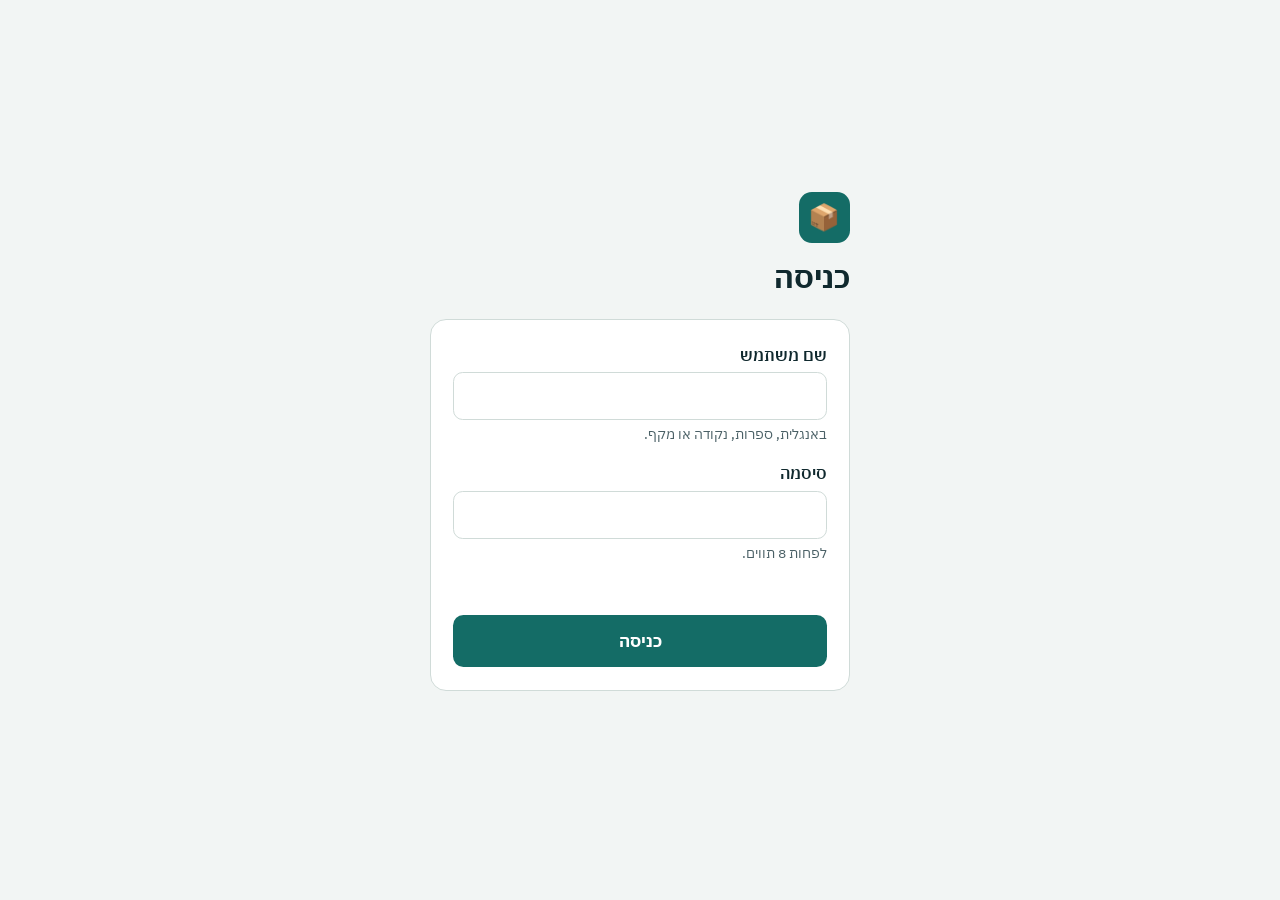
==== static/auth.html @ db9411d0 "Initial commit: inventory app with Render blueprint" ====
<!doctype html>
<html lang="he" dir="rtl">
<head>
<meta charset="utf-8">
<meta name="viewport" content="width=device-width, initial-scale=1, viewport-fit=cover">
<title>כניסה | ניהול מלאי</title>
<link rel="manifest" href="/manifest.webmanifest">
<meta name="theme-color" content="#146C66">
<meta name="apple-mobile-web-app-capable" content="yes">
<meta name="apple-mobile-web-app-title" content="ניהול מלאי">
<link rel="apple-touch-icon" href="/static/icons/apple-touch-icon.png">
<link rel="icon" type="image/png" href="/static/icons/icon-192.png">
<link href="https://fonts.googleapis.com/css2?family=IBM+Plex+Sans+Hebrew:wght@400;600;700&display=swap" rel="stylesheet">
<style>
:root{--bg:#F2F5F4;--surface:#FFFFFF;--ink:#10292E;--muted:#4A6066;--line:#D0DBD8;--accent:#146C66;--accent-ink:#fff;--bad:#8A1212;--focus:#0B5CD5;color-scheme:light}
@media (prefers-color-scheme:dark){:root{--bg:#0D191B;--surface:#14252A;--ink:#E5EFEE;--muted:#A5B9B7;--line:#2A4045;--accent:#4DB8AD;--accent-ink:#04211F;--bad:#FFB8B8;--focus:#7FB2FF;color-scheme:dark}}
*{box-sizing:border-box}
html,body{height:100%}
body{margin:0;background:var(--bg);color:var(--ink);font-family:"IBM Plex Sans Hebrew","Segoe UI",Arial,sans-serif;line-height:1.55;display:grid;place-items:center;padding:calc(1.25rem + env(safe-area-inset-top,0px)) 1.25rem calc(1.25rem + env(safe-area-inset-bottom,0px))}
main{width:100%;max-width:420px}
.mark{width:3.2rem;height:3.2rem;border-radius:.8rem;background:var(--accent);display:grid;place-items:center;font-size:1.6rem;margin-bottom:1rem}
h1{font-size:1.9rem;line-height:1.2;margin:0 0 .3rem}
.sub{color:var(--muted);margin:0 0 1.5rem}
form{display:grid;gap:1rem;background:var(--surface);border:1px solid var(--line);border-radius:1rem;padding:1.4rem}
label{font-weight:600;display:block;margin-bottom:.3rem}
input{width:100%;font:inherit;color:var(--ink);background:var(--surface);border:1.5px solid var(--line);border-radius:.6rem;padding:.65rem .75rem;min-height:48px}
input:focus{border-color:var(--accent);outline:none}
:focus-visible{outline:3px solid var(--focus);outline-offset:2px}
.hint{font-size:.85rem;color:var(--muted);margin-top:.25rem}
button{font:inherit;font-weight:700;min-height:52px;border:0;border-radius:.65rem;background:var(--accent);color:var(--accent-ink);cursor:pointer;font-size:1.05rem}
button:disabled{opacity:.6}
.err{color:var(--bad);font-weight:600;min-height:1.2em;margin:0}
.alt{text-align:center;margin-top:1.1rem}
.alt a{color:var(--accent);font-weight:600}
</style>
</head>
<body>
<main>
  <div class="mark" aria-hidden="true">📦</div>
  <h1 id="title">כניסה</h1>
  <p class="sub" id="sub"></p>
  <form id="f" novalidate>
    <div id="fInvite"><label for="invite">קוד הרשמה</label><input id="invite" autocomplete="off" dir="ltr" autocapitalize="characters"><div class="hint">את הקוד מקבלים ממנהל המערכת.</div></div>
    <div id="fName"><label for="name">שם מלא</label><input id="name" autocomplete="name"></div>
    <div><label for="username">שם משתמש</label><input id="username" autocomplete="username" dir="ltr" autocapitalize="none" spellcheck="false"><div class="hint" id="userHint">באנגלית, ספרות, נקודה או מקף.</div></div>
    <div><label for="password">סיסמה</label><input id="password" type="password" dir="ltr"><div class="hint" id="pwHint">לפחות 8 תווים.</div></div>
    <p class="err" id="err" role="alert"></p>
    <button type="submit" id="go">כניסה</button>
  </form>
  <p class="alt" id="alt"></p>
</main>
<script>
(function(){
  const mode=location.pathname.replace('/','')||'login';
  const $=id=>document.getElementById(id);
  const T={
    login:{title:'כניסה',sub:'ניהול מלאי וספר סמים',btn:'כניסה',alt:'עובד חדש? <a href="/register">הרשמה</a>',fields:[]},
    register:{title:'הרשמה',sub:'אחרי ההרשמה תוכלו להחתים, ולבקש מהמנהל הרשאות נוספות.',btn:'הרשמה',alt:'כבר רשומים? <a href="/login">כניסה</a>',fields:['fInvite','fName']},
    setup:{title:'הגדרה ראשונה',sub:'יצירת חשבון מנהל המערכת. החשבון הזה יוכל לנהל את כל המשתמשים וההרשאות.',btn:'יצירת חשבון מנהל',alt:'',fields:['fName']}
  }[mode]||null;
  const t=T||{title:'כניסה',btn:'כניסה',fields:[]};
  $('title').textContent=t.title; $('sub').textContent=t.sub||''; $('go').textContent=t.btn; $('alt').innerHTML=t.alt||'';
  ['fInvite','fName'].forEach(id=>{ $(id).hidden=!t.fields.includes(id); });
  if(mode==='login'){ $('userHint').hidden=true; $('pwHint').hidden=true; $('password').autocomplete='current-password'; } else $('password').autocomplete='new-password';
  document.title=t.title+' | ניהול מלאי';
  $('f').addEventListener('submit',async e=>{
    e.preventDefault(); $('err').textContent=''; $('go').disabled=true;
    const body={username:$('username').value.trim(),password:$('password').value,name:$('name').value.trim(),invite:$('invite').value.trim()};
    try{
      const r=await fetch('/api/'+(mode==='register'?'register':mode==='setup'?'setup':'login'),{method:'POST',headers:{'Content-Type':'application/json'},body:JSON.stringify(body)});
      const j=await r.json().catch(()=>({}));
      if(!r.ok){ $('err').textContent=j.error||'הפעולה נכשלה.'; return; }
      location.href='/';
    }catch(er){ $('err').textContent='אין חיבור לשרת.'; }
    finally{ $('go').disabled=false; }
  });
  if('serviceWorker' in navigator&&(location.protocol==='https:'||location.hostname==='localhost')) navigator.serviceWorker.register('/sw.js').catch(()=>{});
})();
</script>
</body>
</html>
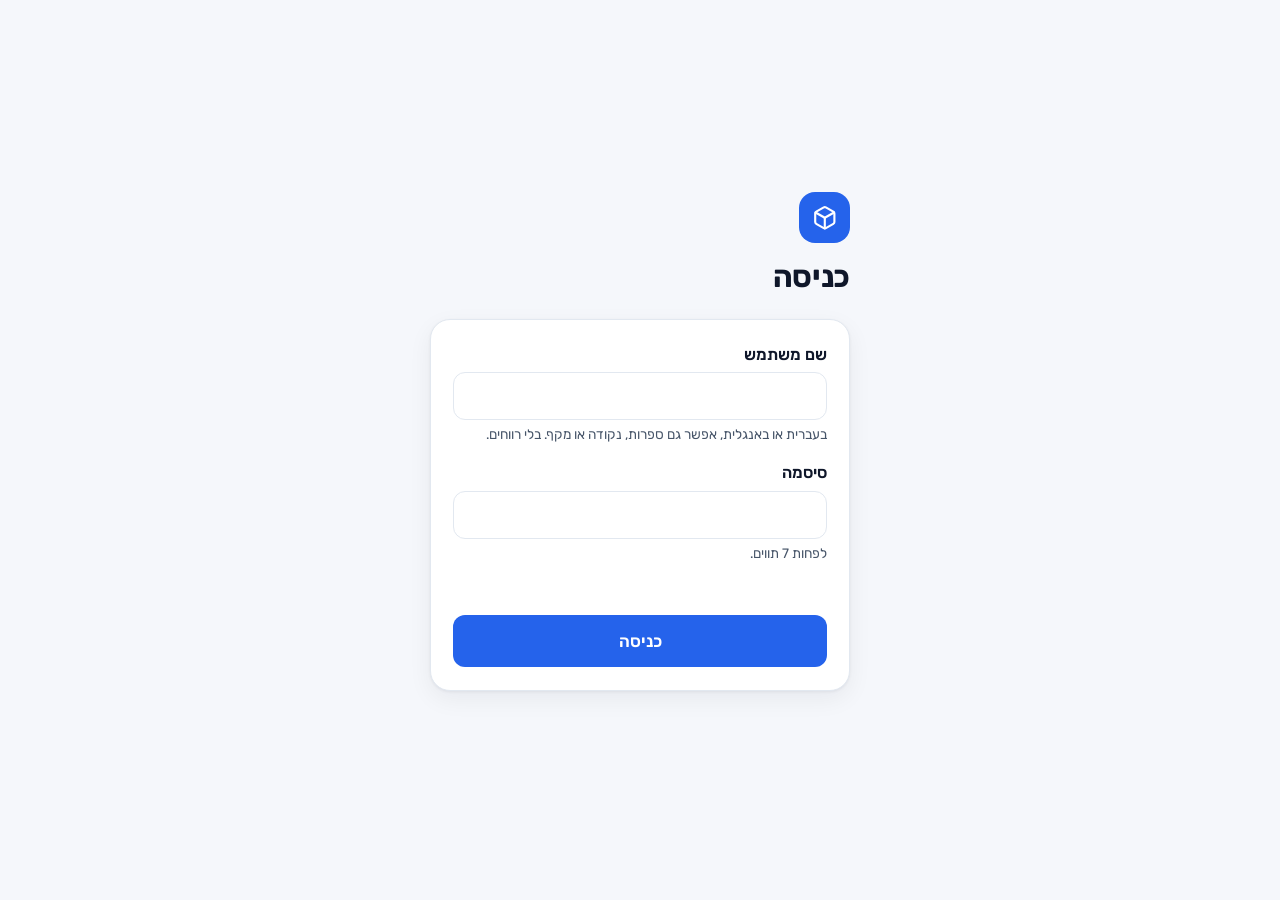
==== commit 32847f55: "Self-hosted setup, permissions, security hardening, new design, drug kits - Per-screen permissions (" ====
--- a/static/auth.html
+++ b/static/auth.html
@@ -5,29 +5,33 @@
 <meta name="viewport" content="width=device-width, initial-scale=1, viewport-fit=cover">
 <title>כניסה | ניהול מלאי</title>
 <link rel="manifest" href="/manifest.webmanifest">
-<meta name="theme-color" content="#146C66">
+<meta name="theme-color" content="#2563EB">
 <meta name="apple-mobile-web-app-capable" content="yes">
 <meta name="apple-mobile-web-app-title" content="ניהול מלאי">
 <link rel="apple-touch-icon" href="/static/icons/apple-touch-icon.png">
 <link rel="icon" type="image/png" href="/static/icons/icon-192.png">
-<link href="https://fonts.googleapis.com/css2?family=IBM+Plex+Sans+Hebrew:wght@400;600;700&display=swap" rel="stylesheet">
+<link href="https://fonts.googleapis.com/css2?family=Rubik:wght@400;500;600;700&display=swap" rel="stylesheet">
 <style>
-:root{--bg:#F2F5F4;--surface:#FFFFFF;--ink:#10292E;--muted:#4A6066;--line:#D0DBD8;--accent:#146C66;--accent-ink:#fff;--bad:#8A1212;--focus:#0B5CD5;color-scheme:light}
-@media (prefers-color-scheme:dark){:root{--bg:#0D191B;--surface:#14252A;--ink:#E5EFEE;--muted:#A5B9B7;--line:#2A4045;--accent:#4DB8AD;--accent-ink:#04211F;--bad:#FFB8B8;--focus:#7FB2FF;color-scheme:dark}}
+:root{--bg:#F5F7FB;--surface:#FFFFFF;--ink:#0F172A;--muted:#475569;--line:#E2E8F0;--accent:#2563EB;--accent-ink:#fff;--accent-soft:#DBEAFE;--bad:#9F1239;--focus:#1D4ED8;--ease-out:cubic-bezier(0.23,1,0.32,1);color-scheme:light}
+@media (prefers-color-scheme:dark){:root{--bg:#0B1220;--surface:#121B2D;--ink:#E2E8F0;--muted:#94A3B8;--line:#22304A;--accent:#60A5FA;--accent-ink:#0B1220;--accent-soft:#1B2F52;--bad:#FECDD3;--focus:#93C5FD;color-scheme:dark}}
 *{box-sizing:border-box}
 html,body{height:100%}
-body{margin:0;background:var(--bg);color:var(--ink);font-family:"IBM Plex Sans Hebrew","Segoe UI",Arial,sans-serif;line-height:1.55;display:grid;place-items:center;padding:calc(1.25rem + env(safe-area-inset-top,0px)) 1.25rem calc(1.25rem + env(safe-area-inset-bottom,0px))}
+body{margin:0;background:var(--bg);color:var(--ink);font-family:"Rubik","Segoe UI",Arial,sans-serif;line-height:1.55;display:grid;place-items:center;padding:calc(1.25rem + env(safe-area-inset-top,0px)) 1.25rem calc(1.25rem + env(safe-area-inset-bottom,0px))}
 main{width:100%;max-width:420px}
-.mark{width:3.2rem;height:3.2rem;border-radius:.8rem;background:var(--accent);display:grid;place-items:center;font-size:1.6rem;margin-bottom:1rem}
-h1{font-size:1.9rem;line-height:1.2;margin:0 0 .3rem}
+.mark{width:3.2rem;height:3.2rem;border-radius:1rem;background:var(--accent);color:var(--accent-ink);display:grid;place-items:center;margin-bottom:1rem}
+.mark svg{width:1.6rem;height:1.6rem}
+h1{font-size:1.9rem;line-height:1.2;margin:0 0 .3rem;letter-spacing:-.01em}
 .sub{color:var(--muted);margin:0 0 1.5rem}
-form{display:grid;gap:1rem;background:var(--surface);border:1px solid var(--line);border-radius:1rem;padding:1.4rem}
+form{display:grid;gap:1rem;background:var(--surface);border:1px solid var(--line);border-radius:20px;padding:1.4rem;box-shadow:0 1px 3px rgba(15,23,42,.06),0 8px 24px rgba(15,23,42,.06)}
 label{font-weight:600;display:block;margin-bottom:.3rem}
-input{width:100%;font:inherit;color:var(--ink);background:var(--surface);border:1.5px solid var(--line);border-radius:.6rem;padding:.65rem .75rem;min-height:48px}
-input:focus{border-color:var(--accent);outline:none}
+input{width:100%;font:inherit;color:var(--ink);background:var(--surface);border:1.5px solid var(--line);border-radius:12px;padding:.65rem .75rem;min-height:48px;transition:border-color 150ms ease,box-shadow 150ms ease}
+input:focus{border-color:var(--accent);box-shadow:0 0 0 3px var(--accent-soft);outline:none}
 :focus-visible{outline:3px solid var(--focus);outline-offset:2px}
 .hint{font-size:.85rem;color:var(--muted);margin-top:.25rem}
-button{font:inherit;font-weight:700;min-height:52px;border:0;border-radius:.65rem;background:var(--accent);color:var(--accent-ink);cursor:pointer;font-size:1.05rem}
+button{font:inherit;font-weight:600;min-height:52px;border:0;border-radius:12px;background:var(--accent);color:var(--accent-ink);cursor:pointer;font-size:1.05rem;transition:transform 160ms var(--ease-out),filter 150ms ease}
+button:active:not(:disabled){transform:scale(.97)}
+@media (hover:hover) and (pointer:fine){button:hover:not(:disabled){filter:brightness(1.08)}}
+@media (prefers-reduced-motion:reduce){button,input{transition:none}}
 button:disabled{opacity:.6}
 .err{color:var(--bad);font-weight:600;min-height:1.2em;margin:0}
 .alt{text-align:center;margin-top:1.1rem}
@@ -36,14 +40,14 @@
 </head>
 <body>
 <main>
-  <div class="mark" aria-hidden="true">📦</div>
+  <div class="mark" aria-hidden="true"><svg viewBox="0 0 24 24" fill="none" stroke="currentColor" stroke-width="2" stroke-linecap="round" stroke-linejoin="round"><path d="M21 16V8a2 2 0 0 0-1-1.73l-7-4a2 2 0 0 0-2 0l-7 4A2 2 0 0 0 3 8v8a2 2 0 0 0 1 1.73l7 4a2 2 0 0 0 2 0l7-4A2 2 0 0 0 21 16z"/><polyline points="3.3 7 12 12 20.7 7"/><line x1="12" x2="12" y1="22" y2="12"/></svg></div>
   <h1 id="title">כניסה</h1>
   <p class="sub" id="sub"></p>
   <form id="f" novalidate>
     <div id="fInvite"><label for="invite">קוד הרשמה</label><input id="invite" autocomplete="off" dir="ltr" autocapitalize="characters"><div class="hint">את הקוד מקבלים ממנהל המערכת.</div></div>
     <div id="fName"><label for="name">שם מלא</label><input id="name" autocomplete="name"></div>
-    <div><label for="username">שם משתמש</label><input id="username" autocomplete="username" dir="ltr" autocapitalize="none" spellcheck="false"><div class="hint" id="userHint">באנגלית, ספרות, נקודה או מקף.</div></div>
-    <div><label for="password">סיסמה</label><input id="password" type="password" dir="ltr"><div class="hint" id="pwHint">לפחות 8 תווים.</div></div>
+    <div><label for="username">שם משתמש</label><input id="username" autocomplete="username" dir="auto" autocapitalize="none" spellcheck="false"><div class="hint" id="userHint">בעברית או באנגלית, אפשר גם ספרות, נקודה או מקף. בלי רווחים.</div></div>
+    <div><label for="password">סיסמה</label><input id="password" type="password" dir="ltr"><div class="hint" id="pwHint">לפחות 7 תווים.</div></div>
     <p class="err" id="err" role="alert"></p>
     <button type="submit" id="go">כניסה</button>
   </form>
@@ -55,7 +59,7 @@
   const $=id=>document.getElementById(id);
   const T={
     login:{title:'כניסה',sub:'ניהול מלאי וספר סמים',btn:'כניסה',alt:'עובד חדש? <a href="/register">הרשמה</a>',fields:[]},
-    register:{title:'הרשמה',sub:'אחרי ההרשמה תוכלו להחתים, ולבקש מהמנהל הרשאות נוספות.',btn:'הרשמה',alt:'כבר רשומים? <a href="/login">כניסה</a>',fields:['fInvite','fName']},
+    register:{title:'הרשמה',sub:'אחרי ההרשמה הבקשה שלך תגיע למנהל, והוא יקבע לאילו מסכים תהיה לך גישה.',btn:'הרשמה',alt:'כבר רשומים? <a href="/login">כניסה</a>',fields:['fInvite']},
     setup:{title:'הגדרה ראשונה',sub:'יצירת חשבון מנהל המערכת. החשבון הזה יוכל לנהל את כל המשתמשים וההרשאות.',btn:'יצירת חשבון מנהל',alt:'',fields:['fName']}
   }[mode]||null;
   const t=T||{title:'כניסה',btn:'כניסה',fields:[]};
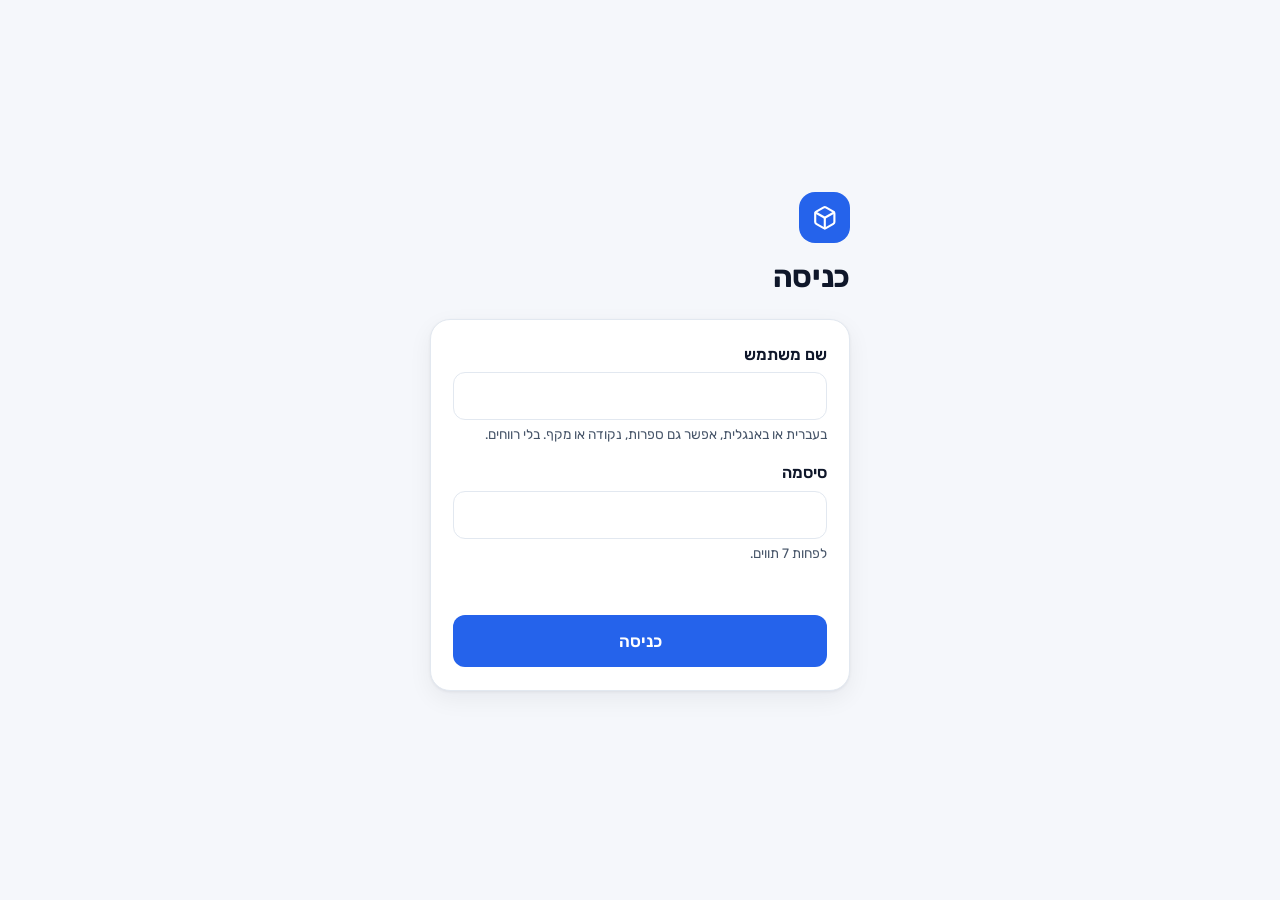
==== commit e0eb1191: "Split app into files, local assets, server-side ledger integrity, audit log, tests - index.html spli" ====
--- a/static/auth.html
+++ b/static/auth.html
@@ -10,7 +10,7 @@
 <meta name="apple-mobile-web-app-title" content="ניהול מלאי">
 <link rel="apple-touch-icon" href="/static/icons/apple-touch-icon.png">
 <link rel="icon" type="image/png" href="/static/icons/icon-192.png">
-<link href="https://fonts.googleapis.com/css2?family=Rubik:wght@400;500;600;700&display=swap" rel="stylesheet">
+<link rel="stylesheet" href="/static/fonts/rubik.css">
 <style>
 :root{--bg:#F5F7FB;--surface:#FFFFFF;--ink:#0F172A;--muted:#475569;--line:#E2E8F0;--accent:#2563EB;--accent-ink:#fff;--accent-soft:#DBEAFE;--bad:#9F1239;--focus:#1D4ED8;--ease-out:cubic-bezier(0.23,1,0.32,1);color-scheme:light}
 @media (prefers-color-scheme:dark){:root{--bg:#0B1220;--surface:#121B2D;--ink:#E2E8F0;--muted:#94A3B8;--line:#22304A;--accent:#60A5FA;--accent-ink:#0B1220;--accent-soft:#1B2F52;--bad:#FECDD3;--focus:#93C5FD;color-scheme:dark}}
--- a/static/fonts/rubik.css
+++ b/static/fonts/rubik.css
@@ -0,0 +1,4 @@
+/* Rubik (SIL Open Font License), stored locally so the app works without Google Fonts */
+@font-face{font-family:'Rubik';font-style:normal;font-weight:400 700;font-display:swap;src:url('/static/fonts/rubik-hebrew.woff2') format('woff2');unicode-range:U+0307-0308, U+0590-05FF, U+200C-2010, U+20AA, U+25CC, U+FB1D-FB4F}
+@font-face{font-family:'Rubik';font-style:normal;font-weight:400 700;font-display:swap;src:url('/static/fonts/rubik-latin-ext.woff2') format('woff2');unicode-range:U+0100-02BA, U+02BD-02C5, U+02C7-02CC, U+02CE-02D7, U+02DD-02FF, U+0304, U+0308, U+0329, U+1D00-1DBF, U+1E00-1E9F, U+1EF2-1EFF, U+2020, U+20A0-20AB, U+20AD-20C4, U+2113, U+2C60-2C7F, U+A720-A7FF}
+@font-face{font-family:'Rubik';font-style:normal;font-weight:400 700;font-display:swap;src:url('/static/fonts/rubik-latin.woff2') format('woff2');unicode-range:U+0000-00FF, U+0131, U+0152-0153, U+02BB-02BC, U+02C6, U+02DA, U+02DC, U+0304, U+0308, U+0329, U+2000-206F, U+20AC, U+2122, U+2191, U+2193, U+2212, U+2215, U+FEFF, U+FFFD}
